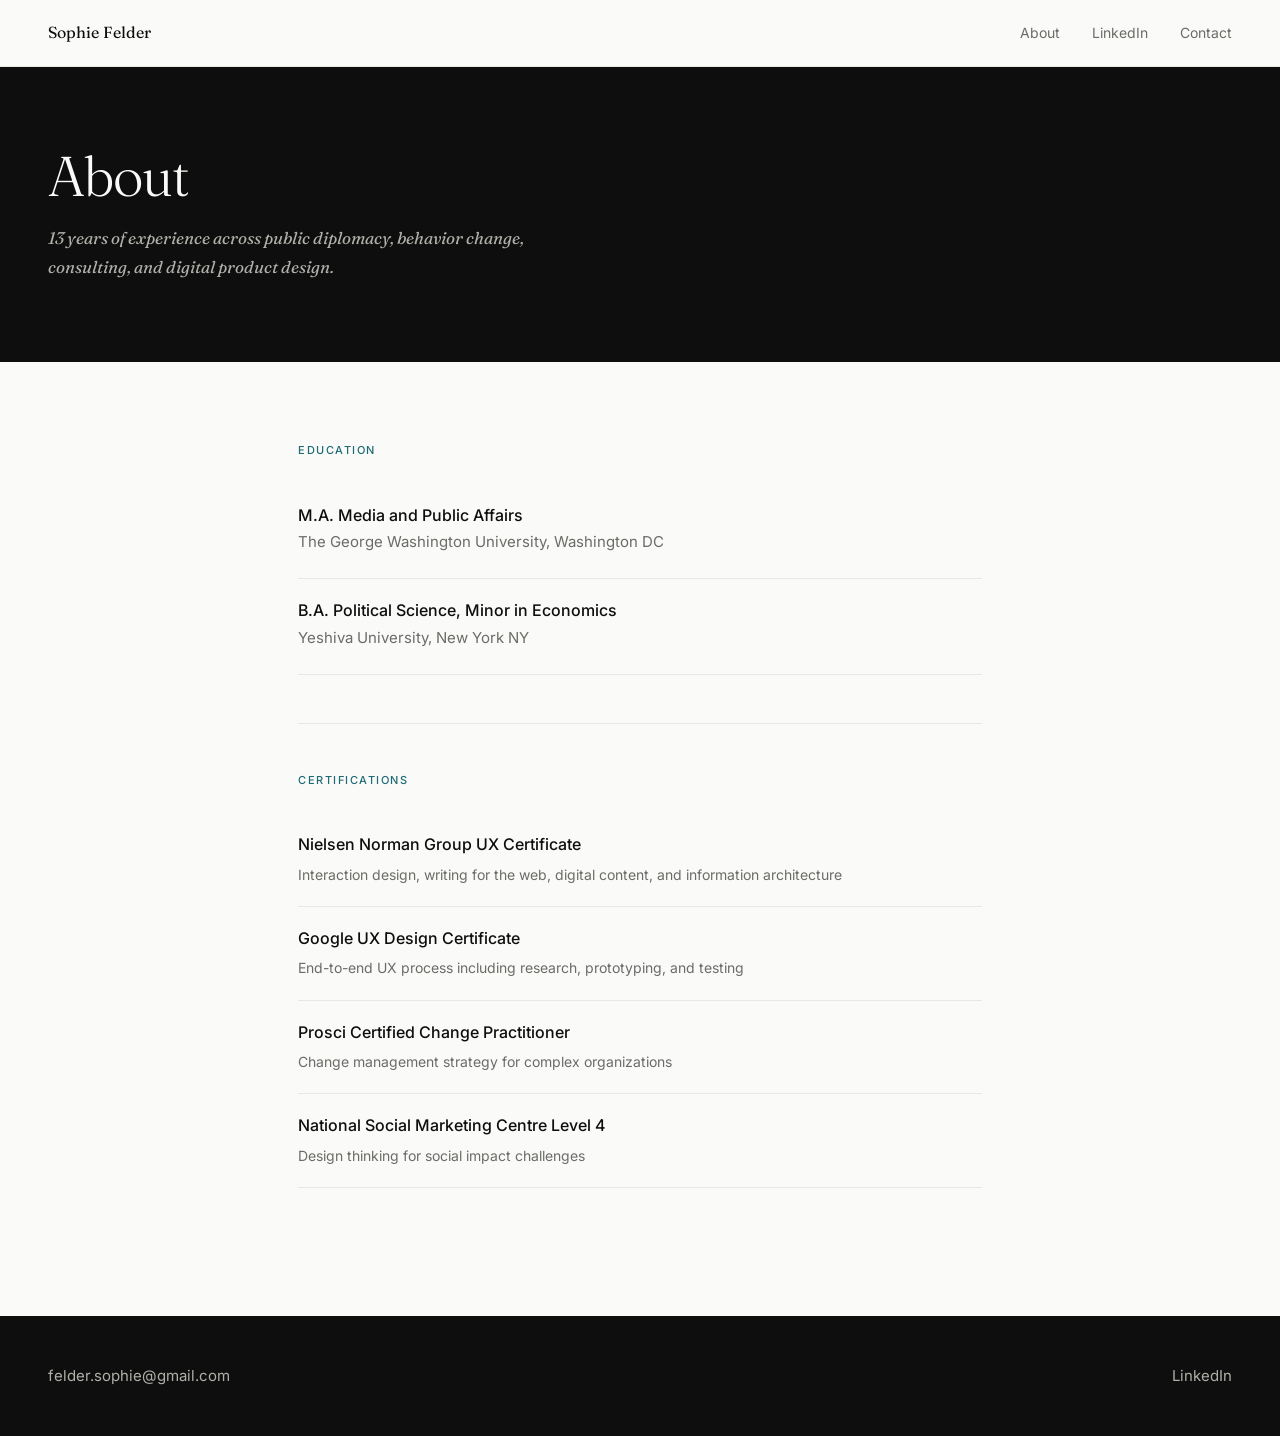
==== about.html @ b90e4e27 "Add About page and update nav links across all pages Co-Authored-By: Claude Sonnet 4.6 <noreply@anth" ====
<!DOCTYPE html>
<html lang="en">
<head>
  <meta charset="UTF-8" />
  <meta name="viewport" content="width=device-width, initial-scale=1.0" />
  <title>About — Sophie Felder</title>
  <link href="https://fonts.googleapis.com/css2?family=Fraunces:ital,opsz,wght@0,9..144,300;0,9..144,400;1,9..144,300;1,9..144,400&family=Inter:wght@300;400;500&display=swap" rel="stylesheet" />
  <link rel="stylesheet" href="case-study.css" />
  <style>
    .about-header {
      background: var(--black);
      color: var(--off-white);
      padding: 9rem 3rem 5rem;
    }

    .about-header h1 {
      font-family: var(--serif);
      font-size: clamp(2rem, 5vw, 3.5rem);
      font-weight: 300;
      line-height: 1.15;
      letter-spacing: -0.02em;
      margin-bottom: 1rem;
    }

    .about-header p {
      font-size: 1.0625rem;
      color: #B0B0AA;
      max-width: 560px;
      line-height: 1.7;
      font-family: var(--serif);
      font-style: italic;
    }

    .about-body {
      max-width: 780px;
      margin: 0 auto;
      padding: 5rem 3rem;
    }

    .about-section {
      margin-bottom: 3rem;
    }

    .about-label {
      font-size: 0.6875rem;
      font-weight: 500;
      letter-spacing: 0.14em;
      text-transform: uppercase;
      color: var(--robin-dark);
      margin-bottom: 1.5rem;
    }

    .credential-item {
      display: flex;
      flex-direction: column;
      padding: 1.25rem 0;
      border-bottom: 1px solid var(--light-gray);
    }

    .credential-item:first-of-type {
      border-top: 1px solid var(--light-gray);
    }

    .credential-title {
      font-size: 1rem;
      font-weight: 500;
      color: var(--black);
      margin-bottom: 0.25rem;
      line-height: 1.4;
    }

    .credential-org {
      font-size: 0.9375rem;
      color: var(--warm-gray);
      margin-bottom: 0.25rem;
    }

    .credential-detail {
      font-size: 0.875rem;
      color: var(--warm-gray);
      line-height: 1.6;
      margin-top: 0.25rem;
    }

    .about-divider {
      border: none;
      border-top: 1px solid var(--light-gray);
      margin: 3rem 0;
    }

    @media (max-width: 640px) {
      .about-header { padding: 7rem 1.5rem 3rem; }
      .about-body { padding: 3rem 1.5rem; }
    }
  </style>
</head>
<body>

  <nav>
    <a class="nav-name" href="index.html">Sophie Felder</a>
    <div class="nav-links">
      <a href="about.html">About</a>
      <a href="https://www.linkedin.com/in/sophie-felder-39305128/" target="_blank">LinkedIn</a>
      <a href="mailto:felder.sophie@gmail.com">Contact</a>
    </div>
  </nav>

  <header class="about-header">
    <h1>About</h1>
    <p>13 years of experience across public diplomacy, behavior change, consulting, and digital product design.</p>
  </header>

  <main class="about-body">

    <section class="about-section">
      <div class="about-label">Education</div>

      <div class="credential-item">
        <span class="credential-title">M.A. Media and Public Affairs</span>
        <span class="credential-org">The George Washington University, Washington DC</span>
      </div>

      <div class="credential-item">
        <span class="credential-title">B.A. Political Science, Minor in Economics</span>
        <span class="credential-org">Yeshiva University, New York NY</span>
      </div>
    </section>

    <hr class="about-divider" />

    <section class="about-section">
      <div class="about-label">Certifications</div>

      <div class="credential-item">
        <span class="credential-title">Nielsen Norman Group UX Certificate</span>
        <span class="credential-detail">Interaction design, writing for the web, digital content, and information architecture</span>
      </div>

      <div class="credential-item">
        <span class="credential-title">Google UX Design Certificate</span>
        <span class="credential-detail">End-to-end UX process including research, prototyping, and testing</span>
      </div>

      <div class="credential-item">
        <span class="credential-title">Prosci Certified Change Practitioner</span>
        <span class="credential-detail">Change management strategy for complex organizations</span>
      </div>

      <div class="credential-item">
        <span class="credential-title">National Social Marketing Centre Level 4</span>
        <span class="credential-detail">Design thinking for social impact challenges</span>
      </div>
    </section>

  </main>

  <footer>
    <a href="mailto:felder.sophie@gmail.com">felder.sophie@gmail.com</a>
    <a href="https://www.linkedin.com/in/sophie-felder-39305128/" target="_blank">LinkedIn</a>
  </footer>

</body>
</html>
---- case-study.css ----
*, *::before, *::after { box-sizing: border-box; margin: 0; padding: 0; }

:root {
  --black: #0E0E0E;
  --navy: #162535;
  --robin: #5BB8C4;
  --robin-dark: #1F6B75;
  --off-white: #FAFAF8;
  --warm-gray: #6B6B68;
  --light-gray: #E8E8E4;
  --serif: 'Fraunces', Georgia, serif;
  --sans: 'Inter', Helvetica, sans-serif;
}

html { scroll-behavior: smooth; }

body {
  background: var(--off-white);
  color: var(--black);
  font-family: var(--sans);
  font-size: 16px;
  line-height: 1.6;
  -webkit-font-smoothing: antialiased;
}

/* NAV */
nav {
  position: fixed;
  top: 0; left: 0; right: 0;
  z-index: 100;
  display: flex;
  justify-content: space-between;
  align-items: center;
  padding: 1.25rem 3rem;
  background: var(--off-white);
  border-bottom: 1px solid var(--light-gray);
}

.nav-name {
  font-family: var(--serif);
  font-size: 1rem;
  font-weight: 400;
  color: var(--black);
  text-decoration: none;
}

.nav-links { display: flex; gap: 2rem; }
.nav-links a {
  font-size: 0.875rem;
  color: var(--warm-gray);
  text-decoration: none;
  transition: color 0.2s;
}
.nav-links a:hover { color: var(--black); }

/* CASE STUDY HEADER */
.cs-header {
  background: var(--black);
  color: var(--off-white);
  padding: 9rem 3rem 5rem;
}

.cs-back {
  display: inline-block;
  font-size: 0.8125rem;
  color: var(--robin);
  text-decoration: none;
  margin-bottom: 2rem;
  letter-spacing: 0.06em;
  text-transform: uppercase;
  font-weight: 500;
  transition: opacity 0.2s;
}
.cs-back:hover { opacity: 0.7; }

.cs-tag {
  font-size: 0.75rem;
  font-weight: 500;
  letter-spacing: 0.1em;
  text-transform: uppercase;
  color: rgba(255,255,255,0.6);
  margin-bottom: 1.25rem;
}

.cs-header h1 {
  font-family: var(--serif);
  font-size: clamp(2rem, 5vw, 3.5rem);
  font-weight: 300;
  line-height: 1.15;
  letter-spacing: -0.02em;
  max-width: 820px;
  margin-bottom: 2rem;
}

.cs-summary {
  font-size: 1.0625rem;
  color: #B0B0AA;
  max-width: 600px;
  line-height: 1.7;
  font-style: italic;
  font-family: var(--serif);
}

/* CASE STUDY BODY */
.cs-body {
  max-width: 780px;
  margin: 0 auto;
  padding: 5rem 3rem;
}

.cs-section {
  margin-bottom: 2.5rem;
}

.cs-section-label {
  font-size: 0.6875rem;
  font-weight: 500;
  letter-spacing: 0.14em;
  text-transform: uppercase;
  color: var(--robin-dark);
  margin-bottom: 1.25rem;
}

.cs-section h2 {
  font-family: var(--serif);
  font-size: 1.5rem;
  font-weight: 400;
  margin-bottom: 1rem;
  letter-spacing: -0.01em;
}

.cs-section p {
  font-size: 1rem;
  line-height: 1.8;
  color: #2A2A28;
  margin-bottom: 1rem;
}

.cs-section p:last-child { margin-bottom: 0; }

.cs-section ul {
  list-style: none;
  margin-top: 0.5rem;
}

.cs-section ul li {
  font-size: 1rem;
  line-height: 1.8;
  color: #2A2A28;
  padding: 0.4rem 0 0.4rem 1.5rem;
  position: relative;
  border-bottom: 1px solid var(--light-gray);
}

.cs-section ul li:first-child { border-top: 1px solid var(--light-gray); }

.cs-section ul li::before {
  content: '';
  position: absolute;
  left: 0;
  top: 50%;
  transform: translateY(-50%);
  width: 6px;
  height: 6px;
  border-radius: 50%;
  background: var(--robin);
}

/* DIVIDER */
.cs-divider {
  border: none;
  border-top: 1px solid var(--light-gray);
  margin: 2rem 0;
}

/* BEFORE/AFTER */
.before-after {
  display: grid;
  grid-template-columns: 1fr 1fr;
  gap: 1.5rem;
  margin-top: 1.5rem;
}

.ba-card {
  padding: 1.5rem;
  border-radius: 4px;
}

.ba-card.before {
  background: #F0EEE8;
}

.ba-card.after {
  background: var(--navy);
  color: var(--off-white);
}

.ba-label {
  font-size: 0.6875rem;
  font-weight: 500;
  letter-spacing: 0.12em;
  text-transform: uppercase;
  margin-bottom: 1rem;
}

.ba-card.before .ba-label { color: var(--warm-gray); }
.ba-card.after .ba-label { color: var(--robin); }

.ba-card p, .ba-card li {
  font-size: 0.9375rem;
  line-height: 1.7;
}

.ba-card.after p, .ba-card.after li { color: #C8C8C4; }

.ba-card ul { list-style: none; }
.ba-card ul li { padding: 0.3rem 0 0.3rem 1.25rem; position: relative; border: none; }
.ba-card ul li::before {
  content: '';
  position: absolute;
  left: 0; top: 50%;
  transform: translateY(-50%);
  width: 5px; height: 5px;
  border-radius: 50%;
}
.ba-card.before ul li::before { background: var(--warm-gray); }
.ba-card.after ul li::before { background: var(--robin); }

/* IMPACT */
.impact-grid {
  display: grid;
  grid-template-columns: repeat(4, 1fr);
  gap: 1rem;
  margin-top: 1.5rem;
}

.impact-item {
  background: var(--navy);
  border-radius: 4px;
  padding: 1.25rem 1.5rem;
}

.impact-stat {
  font-family: var(--serif);
  font-size: 2rem;
  font-weight: 300;
  color: var(--robin);
  line-height: 1;
  margin-bottom: 0.5rem;
}

.impact-desc {
  font-size: 0.875rem;
  color: #B0B0AA;
  line-height: 1.5;
}

/* IMAGE */
.cs-image {
  width: 100%;
  border-radius: 4px;
  margin: 1.5rem 0;
  border: 1px solid var(--light-gray);
}

/* CONFIDENTIAL NOTE */
.confidential-note {
  background: #F0EEE8;
  border-left: 3px solid var(--robin);
  padding: 1rem 1.25rem;
  border-radius: 0 4px 4px 0;
  font-size: 0.9rem;
  color: var(--warm-gray);
  font-style: italic;
  margin-top: 1.5rem;
}

/* FOOTER */
footer {
  background: var(--black);
  padding: 3rem;
  display: flex;
  justify-content: space-between;
  align-items: center;
  flex-wrap: wrap;
  gap: 1rem;
}

footer a {
  color: #B0B0AA;
  text-decoration: none;
  font-size: 0.9375rem;
  transition: color 0.2s;
}

footer a:hover { color: var(--robin); }

@media (max-width: 640px) {
  nav { padding: 1rem 1.5rem; }
  .cs-header { padding: 7rem 1.5rem 3rem; }
  .cs-body { padding: 3rem 1.5rem; }
  .before-after { grid-template-columns: 1fr; }
  footer { padding: 2rem 1.5rem; }
}
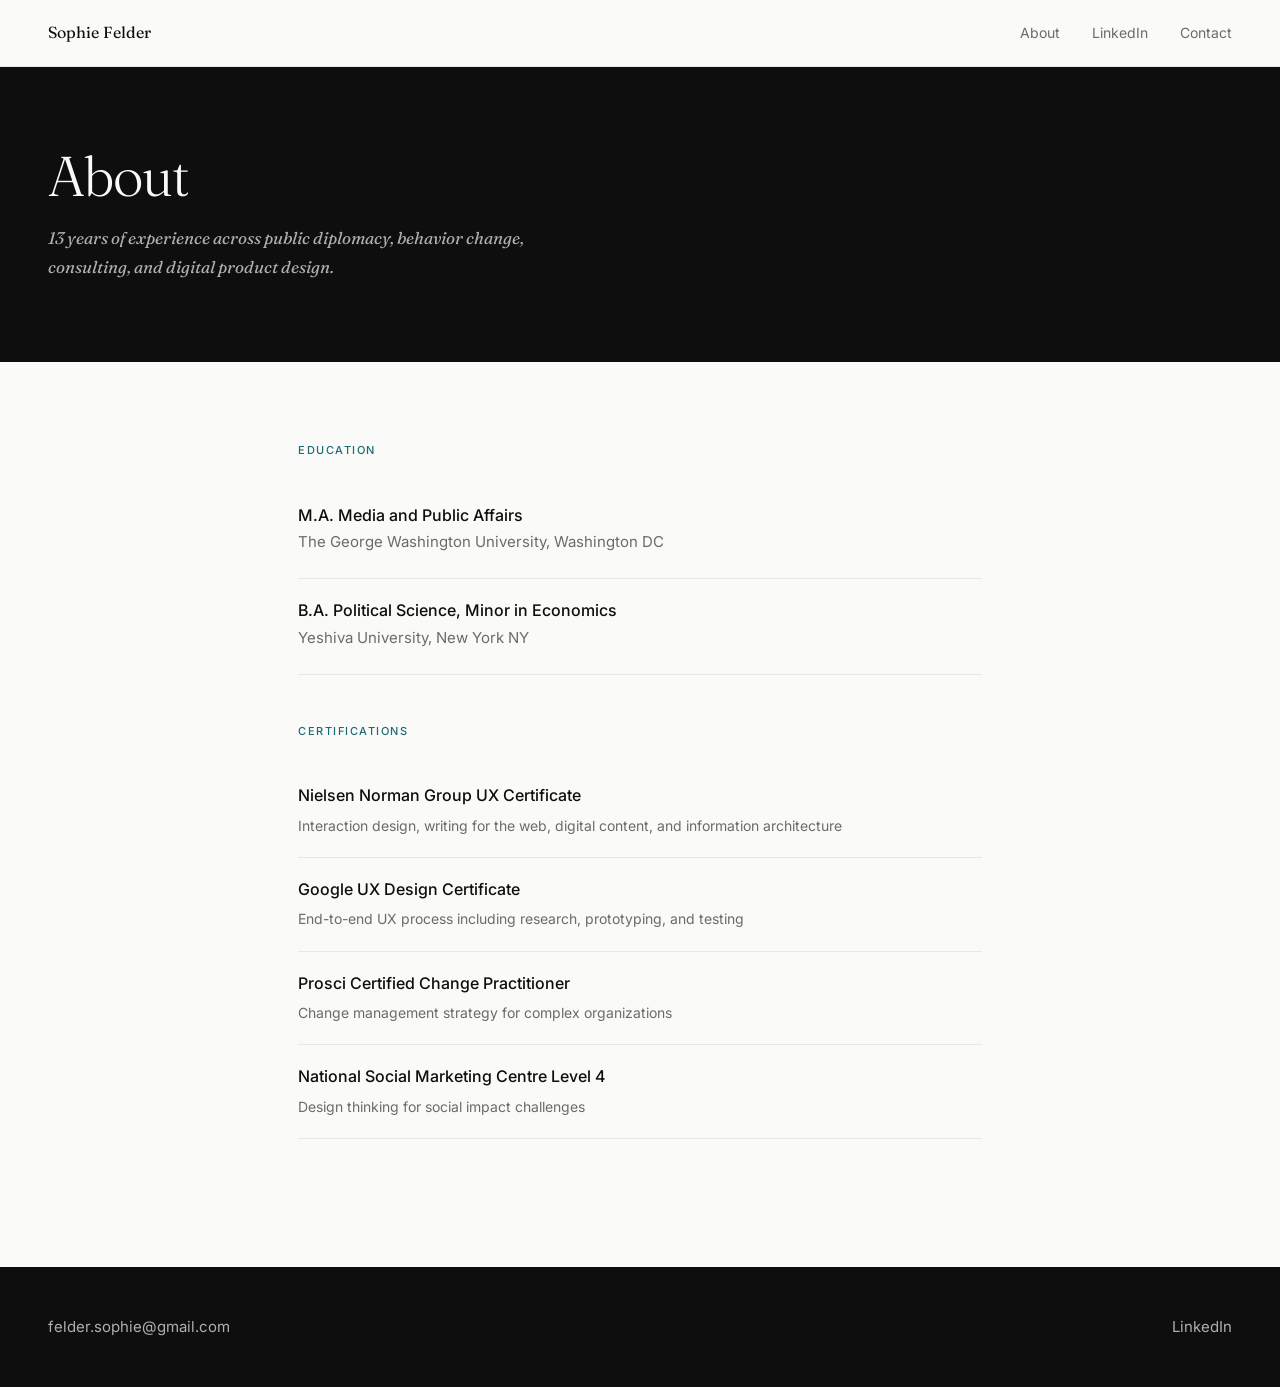
==== commit db759d63: "Remove double divider line on About page Co-Authored-By: Claude Sonnet 4.6 <noreply@anthropic.com>" ====
--- a/about.html
+++ b/about.html
@@ -126,9 +126,7 @@
       </div>
     </section>
 
-    <hr class="about-divider" />
-
-    <section class="about-section">
+    <section class="about-section" style="margin-top: 3rem;">
       <div class="about-label">Certifications</div>
 
       <div class="credential-item">
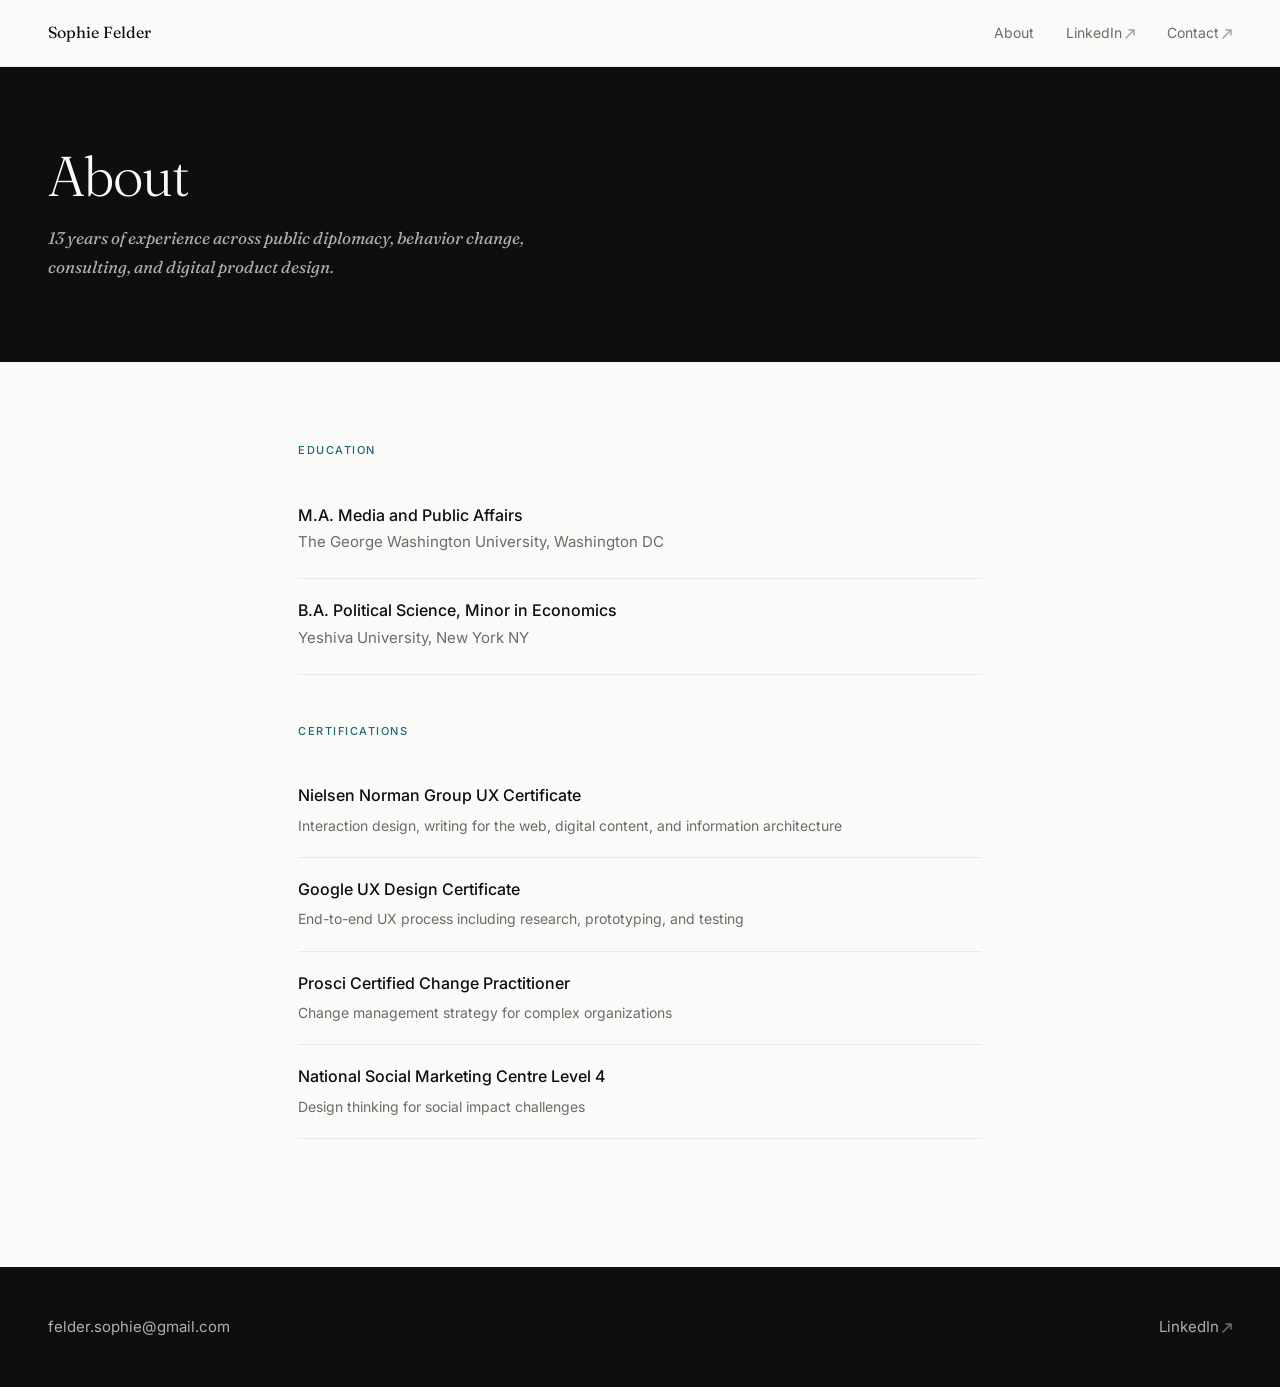
==== commit 3332e7db: "Add external link icons to LinkedIn and Contact nav links Co-Authored-By: Claude Sonnet 4.6 <noreply" ====
--- a/about.html
+++ b/about.html
@@ -100,8 +100,8 @@
     <a class="nav-name" href="index.html">Sophie Felder</a>
     <div class="nav-links">
       <a href="about.html">About</a>
-      <a href="https://www.linkedin.com/in/sophie-felder-39305128/" target="_blank">LinkedIn</a>
-      <a href="mailto:felder.sophie@gmail.com">Contact</a>
+      <a href="https://www.linkedin.com/in/sophie-felder-39305128/" target="_blank">LinkedIn<svg width="10" height="10" viewBox="0 0 10 10" fill="none" xmlns="http://www.w3.org/2000/svg" style="margin-left:3px;vertical-align:middle;opacity:0.6"><path d="M1 9L9 1M9 1H4M9 1V6" stroke="currentColor" stroke-width="1.5" stroke-linecap="round" stroke-linejoin="round"/></svg></a>
+      <a href="mailto:felder.sophie@gmail.com">Contact<svg width="10" height="10" viewBox="0 0 10 10" fill="none" xmlns="http://www.w3.org/2000/svg" style="margin-left:3px;vertical-align:middle;opacity:0.6"><path d="M1 9L9 1M9 1H4M9 1V6" stroke="currentColor" stroke-width="1.5" stroke-linecap="round" stroke-linejoin="round"/></svg></a>
     </div>
   </nav>
 
@@ -154,7 +154,7 @@
 
   <footer>
     <a href="mailto:felder.sophie@gmail.com">felder.sophie@gmail.com</a>
-    <a href="https://www.linkedin.com/in/sophie-felder-39305128/" target="_blank">LinkedIn</a>
+    <a href="https://www.linkedin.com/in/sophie-felder-39305128/" target="_blank">LinkedIn<svg width="10" height="10" viewBox="0 0 10 10" fill="none" xmlns="http://www.w3.org/2000/svg" style="margin-left:3px;vertical-align:middle;opacity:0.6"><path d="M1 9L9 1M9 1H4M9 1V6" stroke="currentColor" stroke-width="1.5" stroke-linecap="round" stroke-linejoin="round"/></svg></a>
   </footer>
 
 </body>
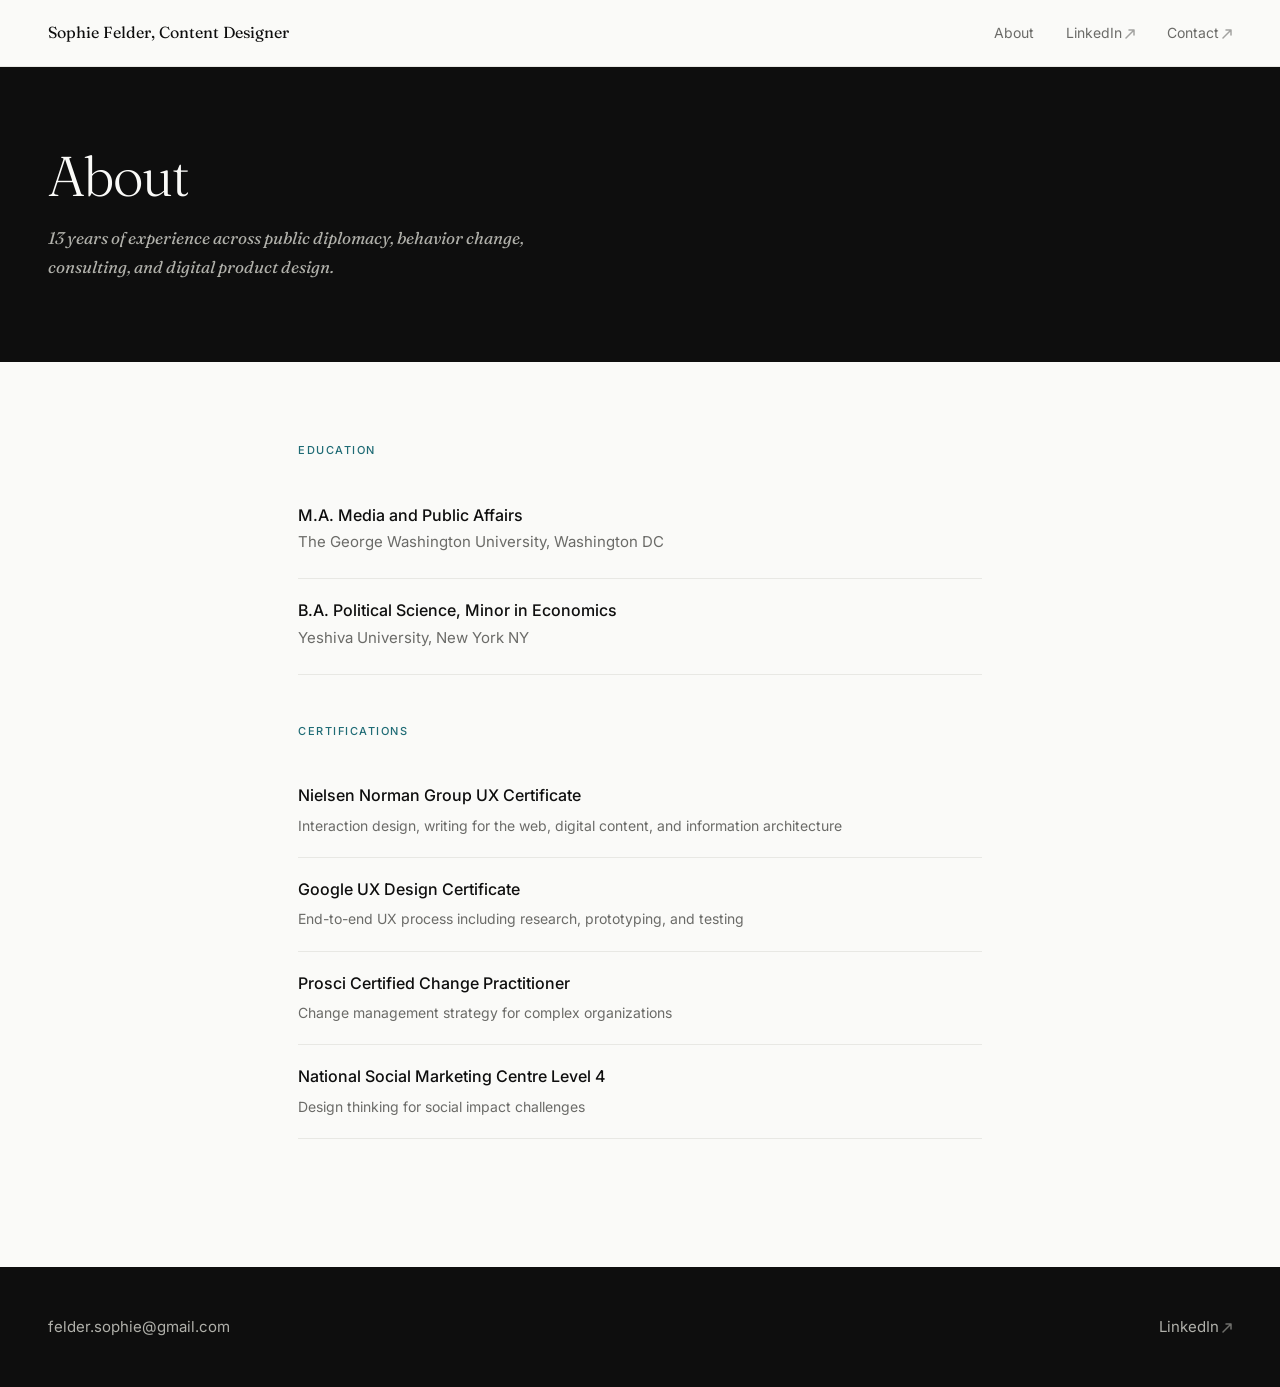
==== commit 545aa27b: "Update nav name to Sophie Felder, Content Designer Co-Authored-By: Claude Sonnet 4.6 <noreply@anthro" ====
--- a/about.html
+++ b/about.html
@@ -97,7 +97,7 @@
 <body>
 
   <nav>
-    <a class="nav-name" href="index.html">Sophie Felder</a>
+    <a class="nav-name" href="index.html">Sophie Felder, Content Designer</a>
     <div class="nav-links">
       <a href="about.html">About</a>
       <a href="https://www.linkedin.com/in/sophie-felder-39305128/" target="_blank">LinkedIn<svg width="10" height="10" viewBox="0 0 10 10" fill="none" xmlns="http://www.w3.org/2000/svg" style="margin-left:3px;vertical-align:middle;opacity:0.6"><path d="M1 9L9 1M9 1H4M9 1V6" stroke="currentColor" stroke-width="1.5" stroke-linecap="round" stroke-linejoin="round"/></svg></a>
